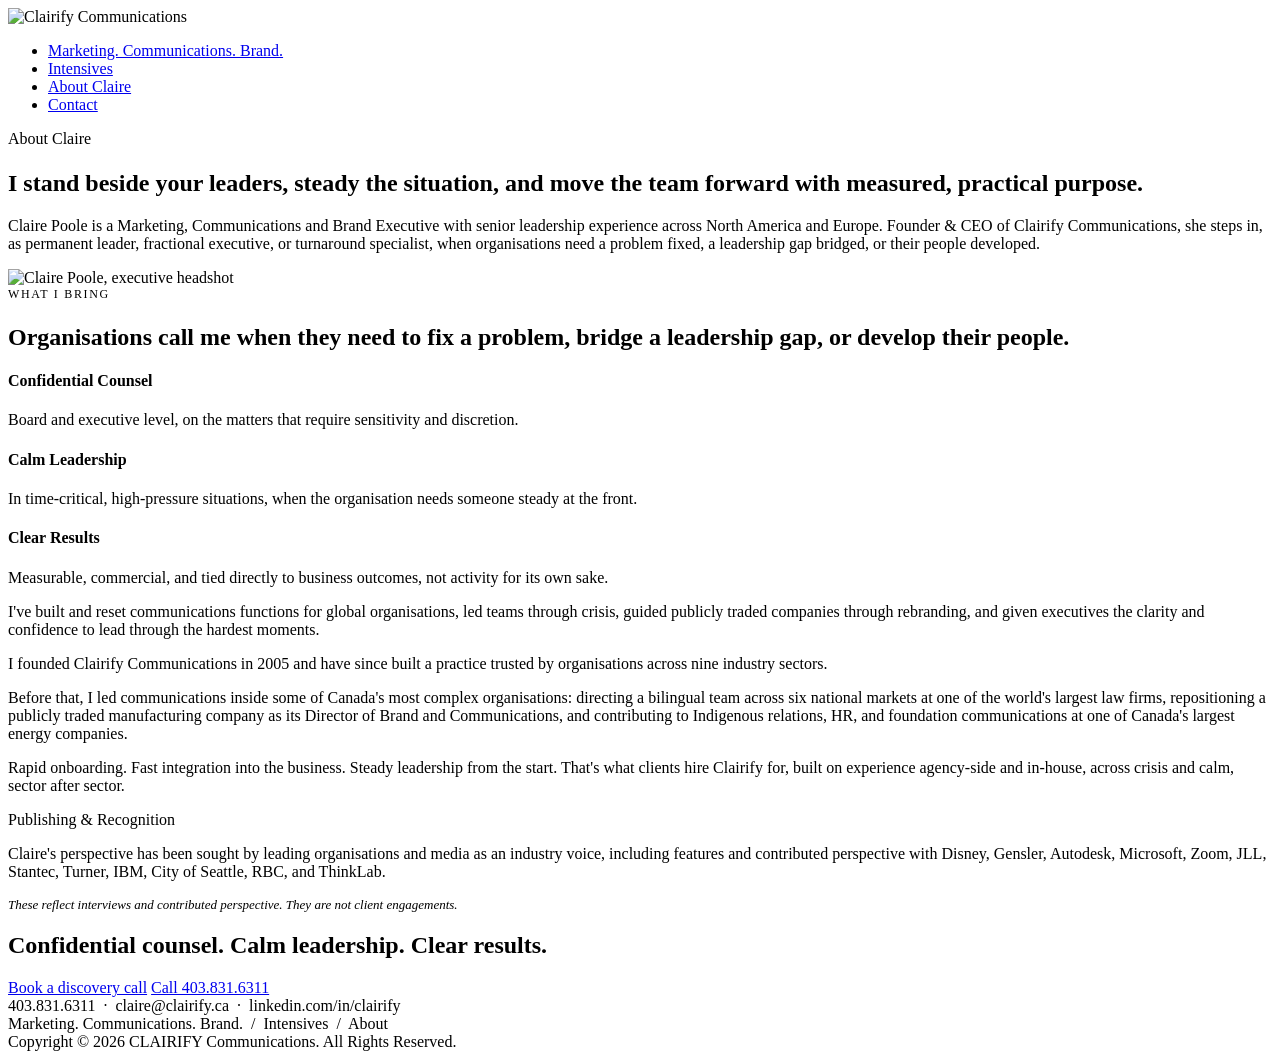
==== about.html @ ff30f9ae "Add files via upload" ====
<!DOCTYPE html>
<html lang="en">
<head>
<meta charset="UTF-8">
<meta name="viewport" content="width=device-width, initial-scale=1.0">
<title>About Claire | CLAIRIFY Communications</title>
<meta name="description" content="Claire Poole is a Marketing, Communications and Brand Executive with senior leadership experience across North America and Europe.">
<link rel="preconnect" href="https://fonts.googleapis.com">
<link rel="preconnect" href="https://fonts.gstatic.com" crossorigin>
<link href="https://fonts.googleapis.com/css2?family=Jost:wght@300;400;500;600;700&display=swap" rel="stylesheet">
<link rel="stylesheet" href="css/styles.css">
</head>
<body>

<!-- ============ ABOUT PAGE ============ -->
<nav>
  <img src="images/logo.jpg" alt="Clairify Communications" class="nav-logo">
  <ul class="navlinks">
    <li><a href="index.html#marketing-communications-brand">Marketing. Communications. Brand.</a></li>
    <li><a href="index.html#intensives">Intensives</a></li>
    <li><a href="about.html" class="current">About Claire</a></li>
    <li><a href="#contact">Contact</a></li>
  </ul>
</nav>

<section class="photo-intro" id="about">
  <div>
    <div class="eyebrow" style="border-bottom:none;padding-bottom:0;margin-bottom:22px;">About Claire</div>
    <h2>I stand beside your leaders, steady the situation, and move the team forward with measured, practical purpose.</h2>
    <p class="lede">Claire Poole is a Marketing, Communications and Brand Executive with senior leadership experience across North America and Europe. Founder &amp; CEO of Clairify Communications, she steps in, as permanent leader, fractional executive, or turnaround specialist, when organisations need a problem fixed, a leadership gap bridged, or their people developed.</p>
  </div>
  <img class="photo-slot" src="images/headshot.jpg" alt="Claire Poole, executive headshot">
</section>

<section class="bring-section">
  <div class="label" style="font-size:12px;letter-spacing:0.14em;text-transform:uppercase;color:var(--prussian-60);font-weight:500;margin-bottom:22px;">What I Bring</div>
  <h2>Organisations call me when they need to fix a problem, bridge a leadership gap, or develop their people.</h2>
  <div class="bring-grid">
    <div class="bring-item">
      <h4>Confidential Counsel</h4>
      <p>Board and executive level, on the matters that require sensitivity and discretion.</p>
    </div>
    <div class="bring-item">
      <h4>Calm Leadership</h4>
      <p>In time-critical, high-pressure situations, when the organisation needs someone steady at the front.</p>
    </div>
    <div class="bring-item">
      <h4>Clear Results</h4>
      <p>Measurable, commercial, and tied directly to business outcomes, not activity for its own sake.</p>
    </div>
  </div>
</section>

<section class="longer-version">
  <p>I've built and reset communications functions for global organisations, led teams through crisis, guided publicly traded companies through rebranding, and given executives the clarity and confidence to lead through the hardest moments.</p>
  <p>I founded Clairify Communications in 2005 and have since built a practice trusted by organisations across nine industry sectors.</p>
  <p>Before that, I led communications inside some of Canada's most complex organisations: directing a bilingual team across six national markets at one of the world's largest law firms, repositioning a publicly traded manufacturing company as its Director of Brand and Communications, and contributing to Indigenous relations, HR, and foundation communications at one of Canada's largest energy companies.</p>
  <p>Rapid onboarding. Fast integration into the business. Steady leadership from the start. That's what clients hire Clairify for, built on experience agency-side and in-house, across crisis and calm, sector after sector.</p>
</section>

<section class="longer-version" style="padding-top:0;">
  <div class="label">Publishing &amp; Recognition</div>
  <p>Claire's perspective has been sought by leading organisations and media as an industry voice, including features and contributed perspective with Disney, Gensler, Autodesk, Microsoft, Zoom, JLL, Stantec, Turner, IBM, City of Seattle, RBC, and ThinkLab.</p>
  <p style="font-size:13px;color:var(--prussian-60);font-style:italic;">These reflect interviews and contributed perspective. They are not client engagements.</p>
</section>

<section class="cta" id="contact">
  <h2>Confidential counsel. Calm leadership. Clear results.</h2>
  <div class="cta-row" style="justify-content:center;">
    <a class="btn btn-primary" href="mailto:claire@clairify.ca">Book a discovery call</a>
    <a class="btn btn-outline" href="tel:+14038316311">Call 403.831.6311</a>
  </div>
</section>

<footer>
  <div><a href="tel:+14038316311" style="color:inherit;text-decoration:none;">403.831.6311</a> &nbsp;·&nbsp; <a href="mailto:claire@clairify.ca" style="color:inherit;text-decoration:none;">claire@clairify.ca</a> &nbsp;·&nbsp; linkedin.com/in/clairify</div>
  <div>Marketing. Communications. Brand. &nbsp;/&nbsp; Intensives &nbsp;/&nbsp; About</div>
  <div>Copyright © 2026 CLAIRIFY Communications. All Rights Reserved.</div>
</footer>

</body>
</html>
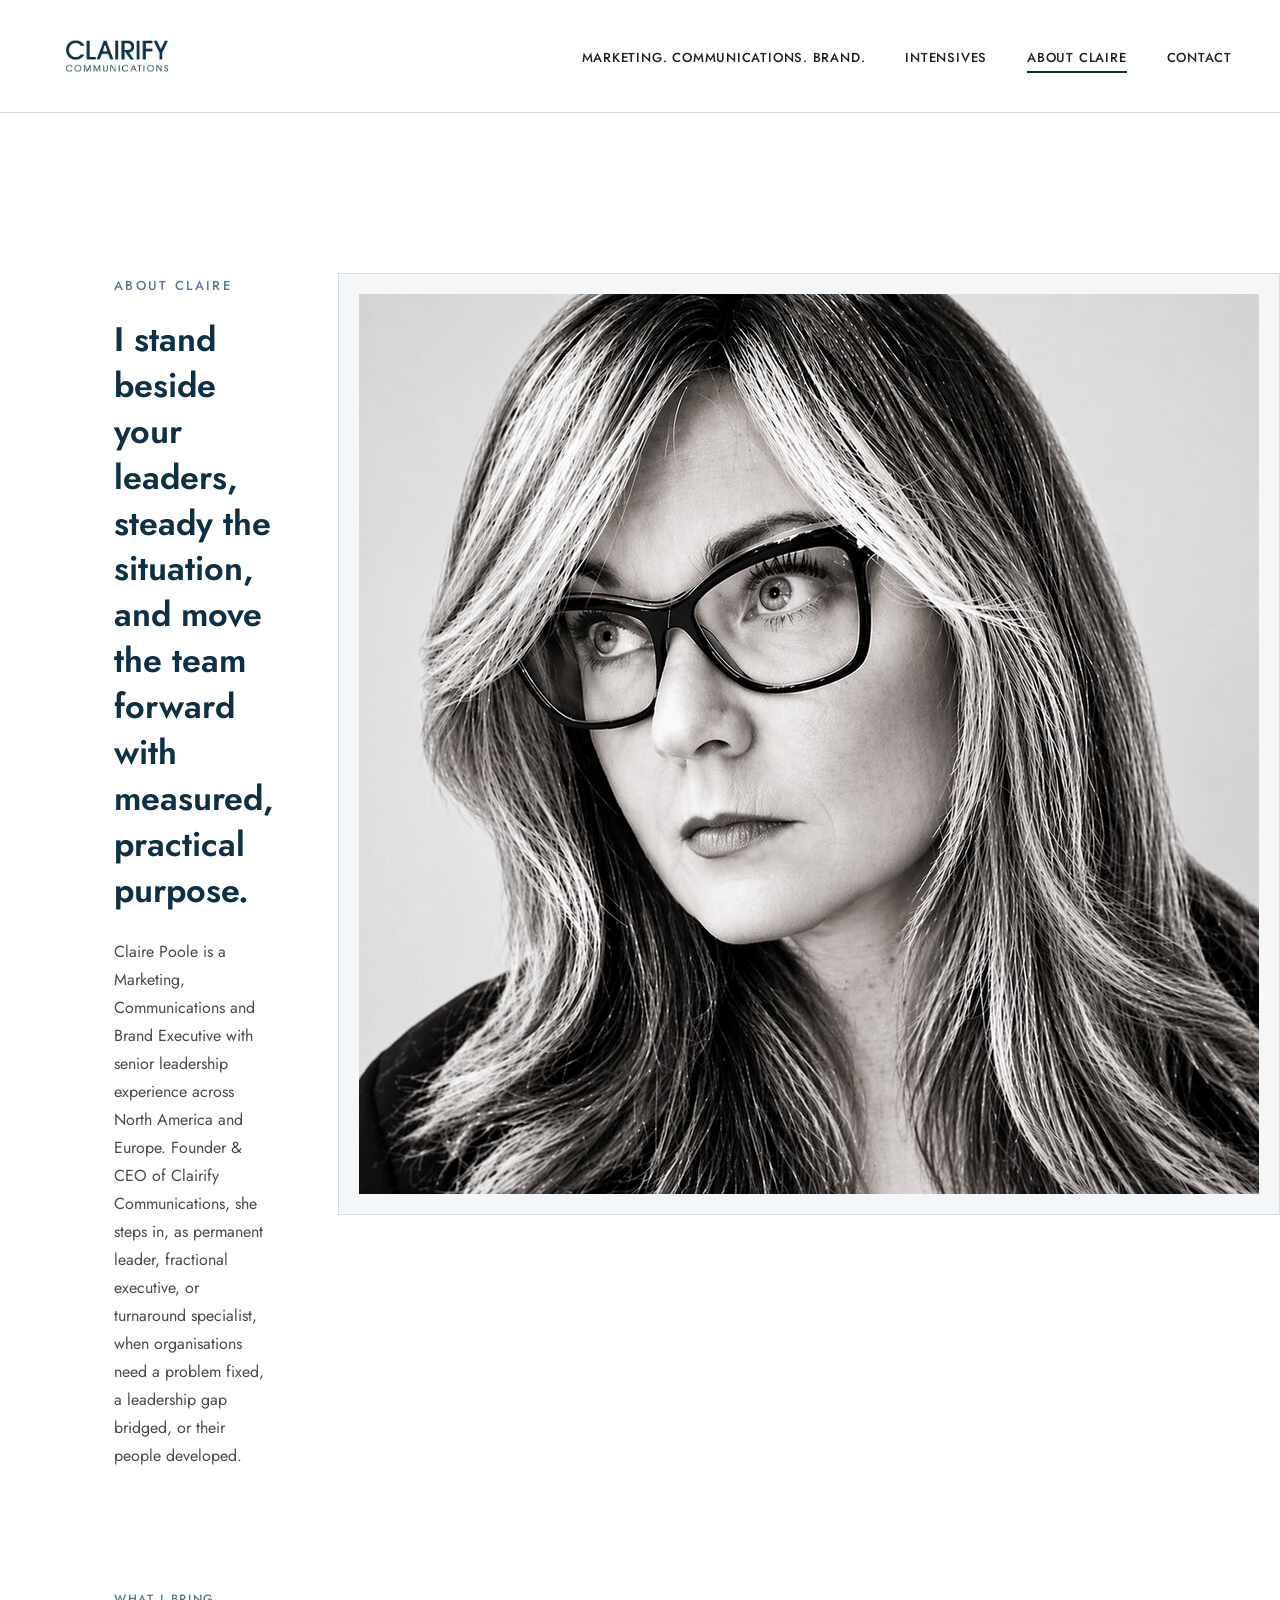
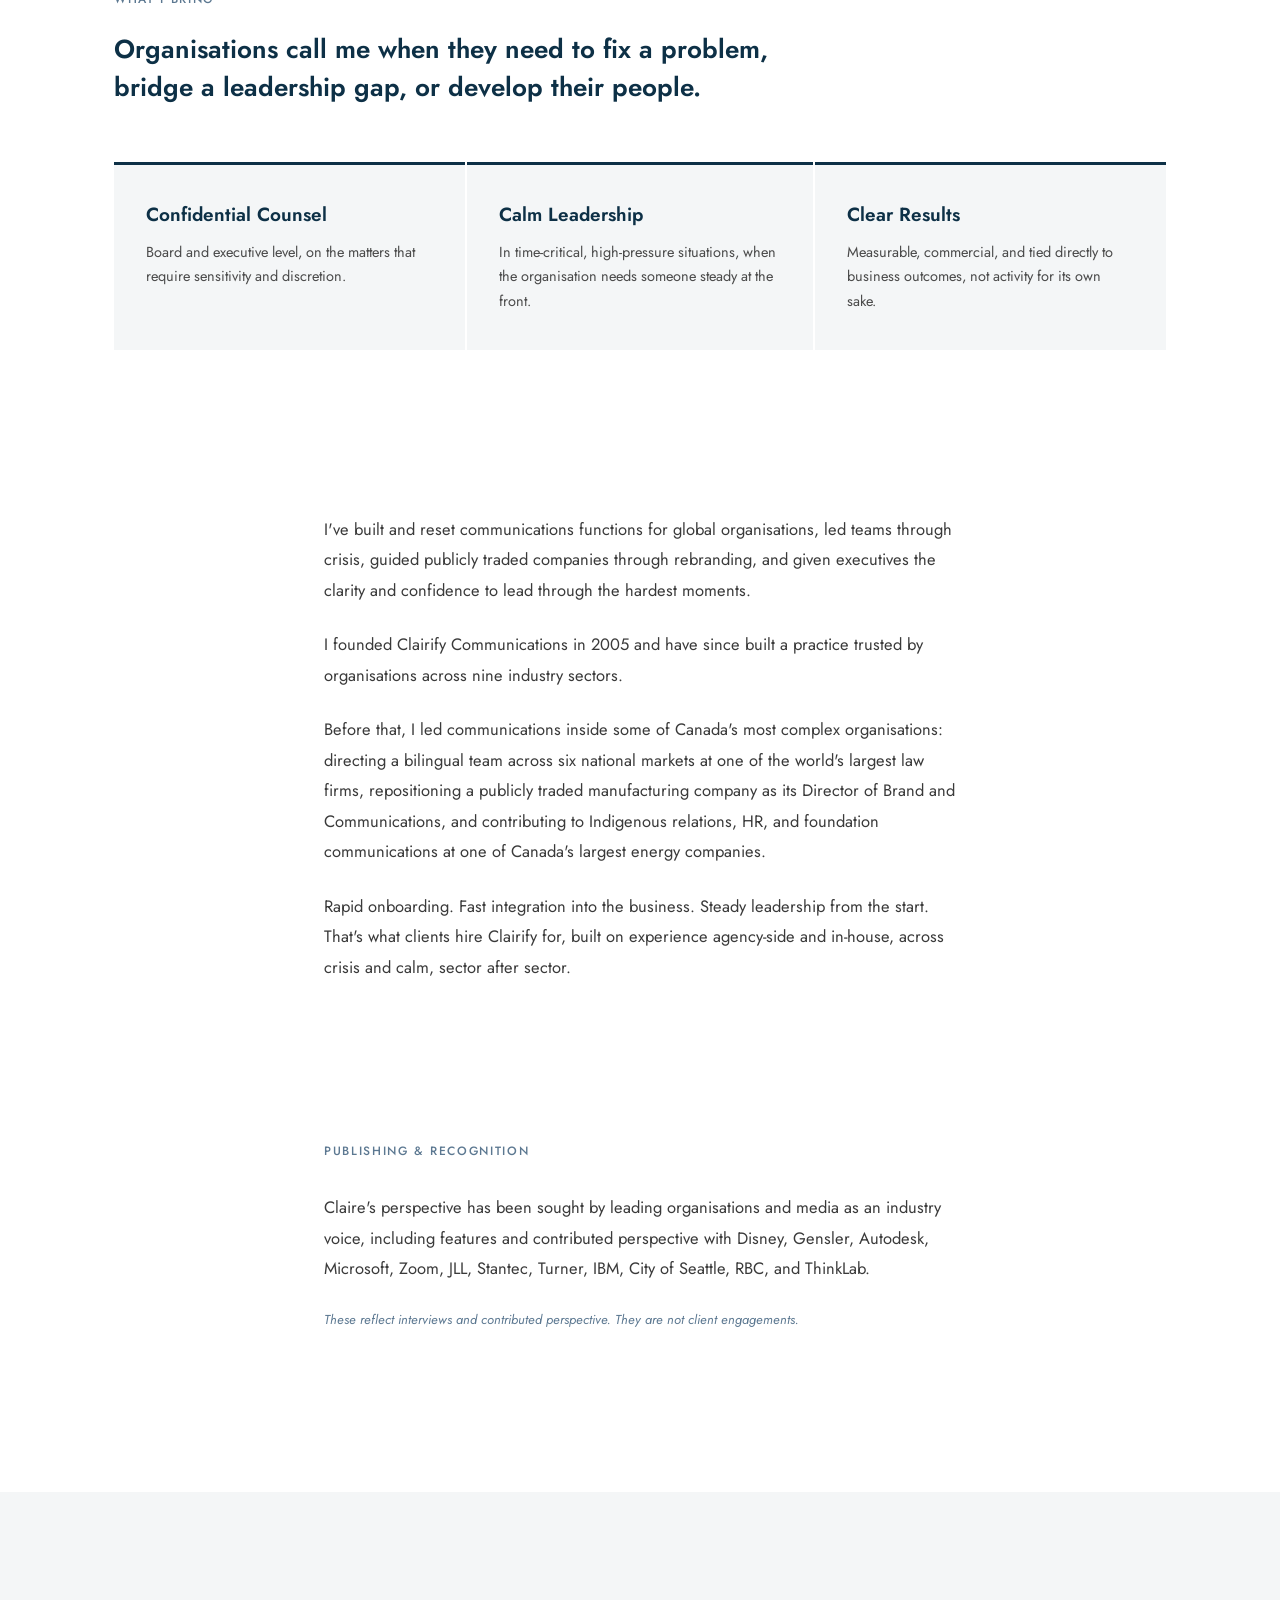
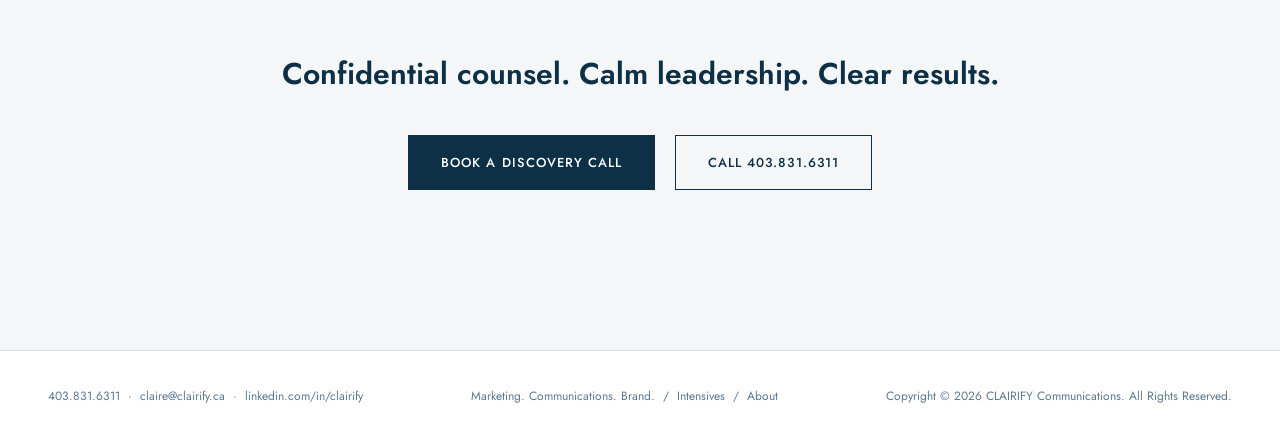
==== commit 1c4f7f1b: "Add files via upload" ====
--- a/about.html
+++ b/about.html
@@ -8,13 +8,13 @@
 <link rel="preconnect" href="https://fonts.googleapis.com">
 <link rel="preconnect" href="https://fonts.gstatic.com" crossorigin>
 <link href="https://fonts.googleapis.com/css2?family=Jost:wght@300;400;500;600;700&display=swap" rel="stylesheet">
-<link rel="stylesheet" href="css/styles.css">
+<link rel="stylesheet" href="styles.css">
 </head>
 <body>
 
 <!-- ============ ABOUT PAGE ============ -->
 <nav>
-  <img src="images/logo.jpg" alt="Clairify Communications" class="nav-logo">
+  <img src="logo.jpg" alt="Clairify Communications" class="nav-logo">
   <ul class="navlinks">
     <li><a href="index.html#marketing-communications-brand">Marketing. Communications. Brand.</a></li>
     <li><a href="index.html#intensives">Intensives</a></li>
@@ -29,7 +29,7 @@
     <h2>I stand beside your leaders, steady the situation, and move the team forward with measured, practical purpose.</h2>
     <p class="lede">Claire Poole is a Marketing, Communications and Brand Executive with senior leadership experience across North America and Europe. Founder &amp; CEO of Clairify Communications, she steps in, as permanent leader, fractional executive, or turnaround specialist, when organisations need a problem fixed, a leadership gap bridged, or their people developed.</p>
   </div>
-  <img class="photo-slot" src="images/headshot.jpg" alt="Claire Poole, executive headshot">
+  <img class="photo-slot" src="headshot.jpg" alt="Claire Poole, executive headshot">
 </section>
 
 <section class="bring-section">
--- a/styles.css
+++ b/styles.css
@@ -0,0 +1,636 @@
+:root {
+
+    --prussian: #0d3046;
+    --prussian-80: #2d4f6b;
+    --prussian-60: #5c7891;
+    --prussian-40: #8ba1b7;
+    --prussian-20: #d4dde3;
+    --ink: #231f20;
+    --paper: #ffffff;
+    --mist: #f4f6f7;
+  }
+  * { margin: 0; padding: 0; box-sizing: border-box; }
+  html { scroll-behavior: smooth; }
+  body {
+    font-family: 'Jost', sans-serif;
+    color: var(--ink);
+    background: var(--paper);
+    -webkit-font-smoothing: antialiased;
+  }
+  .strawdog-flag {
+    background: #fff3cd;
+    color: #6b5300;
+    text-align: center;
+    font-size: 12px;
+    letter-spacing: 0.08em;
+    text-transform: uppercase;
+    padding: 8px 12px;
+    font-weight: 500;
+  }
+
+  /* ---------- NAV ---------- */
+  nav {
+    display: flex;
+    align-items: center;
+    justify-content: space-between;
+    padding: 22px 48px;
+    background: var(--paper);
+    border-bottom: 1px solid var(--prussian-20);
+    position: sticky;
+    top: 0;
+    z-index: 20;
+  }
+  nav .logotype {
+    font-size: 19px;
+    font-weight: 600;
+    letter-spacing: 0.02em;
+    color: var(--prussian);
+  }
+  .navlinks { display: flex; gap: 40px; list-style: none; }
+  .navlinks a {
+    color: var(--ink);
+    text-decoration: none;
+    font-size: 13px;
+    letter-spacing: 0.06em;
+    text-transform: uppercase;
+    font-weight: 500;
+    padding-bottom: 4px;
+    border-bottom: 2px solid transparent;
+    transition: border-color .2s;
+  }
+  .navlinks a.current, .navlinks a:hover, .navlinks a:focus-visible { border-color: var(--prussian); outline: none; }
+
+  /* ---------- HERO (light, per Claire's revision) ---------- */
+  .hero {
+    background: var(--paper);
+    color: var(--ink);
+    padding: 200px 64px 160px;
+    position: relative;
+    overflow: hidden;
+    border-bottom: 1px solid var(--prussian-20);
+  }
+  .hero-inner { max-width: 760px; position: relative; z-index: 2; }
+  .eyebrow {
+    font-size: 13px;
+    letter-spacing: 0.18em;
+    text-transform: uppercase;
+    color: var(--prussian-60);
+    margin-bottom: 36px;
+    font-weight: 500;
+    padding-bottom: 20px;
+    border-bottom: 1px solid var(--prussian-20);
+    display: inline-block;
+  }
+  h1 {
+    font-size: 54px;
+    font-weight: 600;
+    line-height: 1.16;
+    letter-spacing: -0.01em;
+    margin-bottom: 36px;
+    color: var(--prussian);
+  }
+  .hero p.sub {
+    font-size: 18px;
+    font-weight: 400;
+    line-height: 1.6;
+    color: #4a4a4a;
+    max-width: 540px;
+    margin-bottom: 56px;
+  }
+  .cta-row { display: flex; gap: 20px; flex-wrap: wrap; }
+  .btn {
+    display: inline-block;
+    padding: 17px 32px;
+    font-size: 13px;
+    letter-spacing: 0.08em;
+    text-transform: uppercase;
+    font-weight: 500;
+    text-decoration: none;
+    border-radius: 0;
+    transition: all .2s;
+    cursor: pointer;
+  }
+  .btn-primary { background: var(--prussian); color: var(--paper); border: 1px solid var(--prussian); }
+  .btn-primary:hover { background: #0a2438; }
+  .btn-outline { border: 1px solid var(--prussian); color: var(--prussian); background: transparent; }
+  .btn-outline:hover { background: var(--mist); }
+
+  /* ---------- CLIENT STRIP ---------- */
+  .client-strip {
+    background: var(--mist);
+    padding: 36px 48px;
+    text-align: center;
+  }
+  .client-strip .label {
+    font-size: 12px;
+    letter-spacing: 0.12em;
+    text-transform: uppercase;
+    color: var(--prussian-60);
+    margin-bottom: 24px;
+    font-weight: 500;
+  }
+  .logo-row {
+    display: flex;
+    justify-content: center;
+    gap: 14px 34px;
+    flex-wrap: wrap;
+    align-items: center;
+    max-width: 980px;
+    margin: 0 auto;
+  }
+  .wordmark-chip {
+    font-size: 14.5px;
+    font-weight: 500;
+    color: var(--prussian-80);
+    letter-spacing: 0.01em;
+  }
+  .pending-note {
+    margin-top: 22px;
+    font-size: 12.5px;
+    color: var(--prussian-60);
+    font-style: italic;
+  }
+
+  /* ---------- TWO PILLARS ---------- */
+  .pillars-intro {
+    padding: 140px 64px 0;
+    text-align: center;
+    max-width: 820px;
+    margin: 0 auto;
+  }
+  .pillars-intro .label {
+    font-size: 12px;
+    letter-spacing: 0.14em;
+    text-transform: uppercase;
+    color: var(--prussian-60);
+    font-weight: 500;
+    margin-bottom: 22px;
+  }
+  .pillars-intro h2 {
+    font-size: 27px;
+    font-weight: 600;
+    line-height: 1.5;
+    color: var(--prussian);
+  }
+  .pillars {
+    display: grid;
+    grid-template-columns: 1fr 1fr;
+    margin: 72px 0 0;
+  }
+  .pillar {
+    padding: 64px 56px;
+  }
+  .pillar.left { background: var(--paper); color: var(--ink); border-right: 1px solid var(--prussian-20); }
+  .pillar.right { background: var(--paper); color: var(--ink); }
+  .pillar .num {
+    font-size: 13px;
+    letter-spacing: 0.14em;
+    text-transform: uppercase;
+    font-weight: 500;
+    margin-bottom: 10px;
+    color: var(--prussian-60);
+  }
+  .pillar .sublabel {
+    font-size: 12px;
+    color: var(--prussian-40);
+    text-transform: uppercase;
+    letter-spacing: 0.08em;
+    margin-bottom: 28px;
+  }
+  .pillar h3 {
+    font-size: 32px;
+    font-weight: 600;
+    line-height: 1.25;
+    margin-bottom: 24px;
+    color: var(--prussian);
+  }
+  .pillar p {
+    font-size: 15.5px;
+    font-weight: 400;
+    line-height: 1.7;
+    color: #4a4a4a;
+    margin-bottom: 28px;
+  }
+  .pillar .link {
+    font-size: 13px;
+    font-weight: 500;
+    letter-spacing: 0.04em;
+    text-transform: uppercase;
+    color: var(--prussian);
+    border-bottom: 1px solid var(--prussian);
+    padding-bottom: 3px;
+  }
+
+  /* ---------- MARKETING/COMMS/BRAND DETAIL (shares intensive-card styling) ---------- */
+  .mcb-grid {
+    padding: 100px 64px 40px;
+    max-width: 1180px;
+    margin: 0 auto;
+  }
+  .mcb-grid > .label {
+    font-size: 12px;
+    letter-spacing: 0.14em;
+    text-transform: uppercase;
+    color: var(--prussian-60);
+    font-weight: 500;
+    margin-bottom: 12px;
+  }
+  .mcb-grid > .intro {
+    font-size: 15.5px;
+    color: #4a4a4a;
+    max-width: 620px;
+    margin-bottom: 44px;
+  }
+  .mcb-grid .placeholder-flag {
+    display: inline-block;
+    font-size: 11px;
+    letter-spacing: 0.06em;
+    text-transform: uppercase;
+    color: var(--prussian-60);
+    border: 1px dashed var(--prussian-20);
+    padding: 3px 8px;
+    margin-top: 10px;
+  }
+
+  /* ---------- INTENSIVES TILE GRID ---------- */
+  .intensives-grid {
+    padding: 100px 64px 40px;
+    max-width: 1180px;
+    margin: 0 auto;
+  }
+  .intensives-grid > .label {
+    font-size: 12px;
+    letter-spacing: 0.14em;
+    text-transform: uppercase;
+    color: var(--prussian-60);
+    font-weight: 500;
+    margin-bottom: 12px;
+  }
+  .intensives-grid > .intro {
+    font-size: 15.5px;
+    color: #4a4a4a;
+    max-width: 620px;
+    margin-bottom: 44px;
+  }
+  .tile-grid {
+    display: grid;
+    grid-template-columns: repeat(3, 1fr);
+    gap: 2px;
+    background: var(--prussian-20);
+  }
+  .tile-grid.tile-grid-2col {
+    grid-template-columns: repeat(2, 1fr);
+  }
+  .intensive-card {
+    background: var(--paper);
+    border-top: 3px solid var(--prussian);
+    display: flex;
+    flex-direction: column;
+  }
+  .intensive-card summary {
+    display: flex;
+    flex-direction: column;
+    align-items: flex-start;
+    gap: 10px;
+    padding: 32px 28px 24px;
+    cursor: pointer;
+    list-style: none;
+    flex: 1;
+  }
+  .intensive-card summary::-webkit-details-marker { display: none; }
+  .intensive-card summary .name {
+    font-size: 19px;
+    font-weight: 600;
+    color: var(--prussian);
+    line-height: 1.3;
+  }
+  .intensive-card summary .one-liner {
+    font-size: 14px;
+    color: #6a6a6a;
+    font-weight: 400;
+    line-height: 1.5;
+  }
+  .intensive-card summary .toggle {
+    font-size: 12px;
+    letter-spacing: 0.08em;
+    text-transform: uppercase;
+    color: var(--prussian);
+    border-bottom: 1px solid var(--prussian);
+    padding-bottom: 2px;
+    white-space: nowrap;
+    margin-top: auto;
+    padding-top: 12px;
+  }
+  .intensive-card[open] summary .toggle::after { content: " (less)"; }
+  .intensive-card .card-body {
+    padding: 0 28px 32px;
+  }
+  .intensive-card h5 {
+    font-size: 12px;
+    letter-spacing: 0.1em;
+    text-transform: uppercase;
+    color: var(--prussian);
+    font-weight: 600;
+    margin: 20px 0 12px;
+  }
+  .intensive-card h5:first-of-type { margin-top: 4px; }
+  .intensive-card p, .intensive-card ul li {
+    font-size: 14.5px;
+    line-height: 1.7;
+    color: #4a4a4a;
+  }
+  .intensive-card ul {
+    list-style: none;
+    margin: 0;
+    padding: 0;
+  }
+  .intensive-card ul li {
+    padding-left: 18px;
+    position: relative;
+    margin-bottom: 8px;
+  }
+  .intensive-card ul li::before {
+    content: "";
+    position: absolute;
+    left: 0;
+    top: 9px;
+    width: 7px;
+    height: 1px;
+    background: var(--prussian);
+  }
+  .intensive-card ul li b { color: var(--prussian); font-weight: 600; }
+  .intensive-card .fee {
+    font-size: 14.5px;
+    color: var(--prussian);
+    font-weight: 600;
+    margin-top: 6px;
+  }
+  .tile-quote {
+    background: var(--mist);
+    border-top: 3px solid var(--prussian);
+    display: flex;
+    align-items: center;
+    justify-content: center;
+    padding: 32px 28px;
+    text-align: center;
+  }
+  .tile-quote p {
+    font-style: italic;
+    font-size: 15px;
+    line-height: 1.6;
+    color: var(--prussian);
+    margin: 0;
+  }
+
+  /* ---------- INTENSIVES DETAIL (legacy single-card layout, unused, kept for reference) ---------- */
+  .intensive-detail {
+    padding: 100px 64px 40px;
+    max-width: 900px;
+    margin: 0 auto;
+  }
+  .intensive-detail .label {
+    font-size: 12px;
+    letter-spacing: 0.14em;
+    text-transform: uppercase;
+    color: var(--prussian-60);
+    font-weight: 500;
+    margin-bottom: 22px;
+  }
+  .intensive-detail h3 {
+    font-size: 28px;
+    font-weight: 600;
+    color: var(--prussian);
+    margin-bottom: 10px;
+  }
+  .intensive-detail .tagline {
+    font-size: 16px;
+    color: var(--prussian-60);
+    margin-bottom: 36px;
+  }
+  .intensive-detail h4 {
+    font-size: 13px;
+    letter-spacing: 0.1em;
+    text-transform: uppercase;
+    color: var(--prussian);
+    font-weight: 600;
+    margin: 36px 0 16px;
+  }
+  .intensive-detail p {
+    font-size: 15.5px;
+    line-height: 1.75;
+    color: #4a4a4a;
+  }
+  .intensive-detail ul {
+    list-style: none;
+    margin: 0;
+    padding: 0;
+  }
+  .intensive-detail ul li {
+    font-size: 15.5px;
+    line-height: 1.7;
+    color: #4a4a4a;
+    padding-left: 20px;
+    position: relative;
+    margin-bottom: 12px;
+  }
+  .intensive-detail ul li::before {
+    content: "";
+    position: absolute;
+    left: 0;
+    top: 9px;
+    width: 8px;
+    height: 1px;
+    background: var(--prussian);
+  }
+  .intensive-detail ul li b { color: var(--prussian); font-weight: 600; }
+  .intensive-detail .investment-box {
+    border-top: 1px solid var(--prussian-20);
+    border-bottom: 1px solid var(--prussian-20);
+    padding: 28px 0;
+    margin-top: 36px;
+  }
+  .intensive-detail .investment-box p { margin-bottom: 8px; }
+
+  
+  .about-preview {
+    padding: 180px 64px;
+    max-width: 820px;
+    margin: 0 auto;
+    text-align: center;
+  }
+  .about-preview .label {
+    font-size: 12px;
+    letter-spacing: 0.14em;
+    text-transform: uppercase;
+    color: var(--prussian-60);
+    font-weight: 500;
+    margin-bottom: 40px;
+  }
+  blockquote {
+    font-size: 27px;
+    font-weight: 500;
+    line-height: 1.5;
+    color: var(--prussian);
+    margin-bottom: 36px;
+  }
+  .about-preview p.body {
+    font-size: 16px;
+    line-height: 1.75;
+    color: #4a4a4a;
+    max-width: 640px;
+    margin: 0 auto 32px;
+  }
+  .about-preview .link {
+    font-size: 13px;
+    font-weight: 500;
+    letter-spacing: 0.04em;
+    text-transform: uppercase;
+    color: var(--prussian);
+    border-bottom: 1px solid var(--prussian);
+    padding-bottom: 3px;
+  }
+
+  /* ---------- CLOSING CTA ---------- */
+  .cta {
+    background: var(--mist);
+    text-align: center;
+    padding: 160px 48px;
+  }
+  .cta h2 {
+    font-size: 30px;
+    font-weight: 600;
+    color: var(--prussian);
+    margin-bottom: 40px;
+  }
+
+  footer {
+    border-top: 1px solid var(--prussian-20);
+    padding: 36px 48px;
+    display: flex;
+    justify-content: space-between;
+    flex-wrap: wrap;
+    gap: 12px;
+    font-size: 12px;
+    color: var(--prussian-60);
+  }
+
+  .page-divider {
+    background: var(--prussian);
+    color: var(--paper);
+    text-align: center;
+    padding: 14px;
+    font-size: 11px;
+    letter-spacing: 0.12em;
+    text-transform: uppercase;
+  }
+
+  /* ---------- ABOUT PAGE ---------- */
+  .photo-intro {
+    display: grid;
+    grid-template-columns: 1.15fr .85fr;
+    gap: 64px;
+    align-items: start;
+    padding: 160px 64px 120px;
+    max-width: 1180px;
+    margin: 0 auto;
+  }
+  .photo-intro h2 {
+    font-size: 34px;
+    font-weight: 600;
+    line-height: 1.35;
+    color: var(--prussian);
+    max-width: 620px;
+  }
+  .photo-intro p.lede {
+    font-size: 16px;
+    line-height: 1.75;
+    color: #4a4a4a;
+    max-width: 560px;
+    margin-top: 24px;
+  }
+  .photo-slot {
+    aspect-ratio: 4/5;
+    background: var(--mist);
+    border: 1px solid var(--prussian-20);
+    display: flex;
+    align-items: center;
+    justify-content: center;
+    color: var(--prussian-40);
+    font-size: 12px;
+    text-align: center;
+    padding: 20px;
+  }
+
+  .bring-section { padding: 0 64px 140px; max-width: 1180px; margin: 0 auto; }
+  .bring-section h2 {
+    font-size: 26px;
+    font-weight: 600;
+    color: var(--prussian);
+    max-width: 680px;
+  }
+  .bring-grid {
+    display: grid;
+    grid-template-columns: repeat(3, 1fr);
+    margin-top: 56px;
+  }
+  .bring-item {
+    padding: 36px 32px;
+    border-top: 3px solid var(--prussian);
+    background: var(--mist);
+  }
+  .bring-item:nth-child(2) { margin: 0 2px; }
+  .bring-item h4 {
+    font-size: 19px;
+    font-weight: 600;
+    color: var(--prussian);
+  }
+  .bring-item p {
+    font-size: 14.5px;
+    line-height: 1.7;
+    color: #4a4a4a;
+    margin-top: 12px;
+  }
+
+  .longer-version {
+    padding: 0 64px 160px;
+    max-width: 760px;
+    margin: 0 auto;
+  }
+  .longer-version .label {
+    font-size: 12px;
+    letter-spacing: 0.14em;
+    text-transform: uppercase;
+    color: var(--prussian-60);
+    font-weight: 500;
+    margin-bottom: 32px;
+  }
+  .longer-version p {
+    font-size: 16.5px;
+    line-height: 1.85;
+    color: #3a3a3a;
+    margin-top: 24px;
+  }
+  .longer-version .placeholder {
+    border: 1px dashed var(--prussian-20);
+    padding: 16px 20px;
+    font-size: 13px;
+    font-style: italic;
+    color: var(--prussian-40);
+    margin-top: 24px;
+  }
+
+  @media (max-width: 760px) {
+    .pillars, .bring-grid, .tile-grid { grid-template-columns: 1fr; }
+    .photo-intro { grid-template-columns: 1fr; }
+    nav { padding: 18px 20px; }
+    .navlinks { gap: 20px; }
+    .hero, .pillars-intro, .about-preview, .bring-section, .longer-version, .photo-intro { padding-left: 24px; padding-right: 24px; }
+  }
+  @media (max-width: 1000px) and (min-width: 761px) {
+    .tile-grid { grid-template-columns: repeat(2, 1fr); }
+  }
+
+  .nav-logo {
+    height: 68px;
+    display: block;
+  }
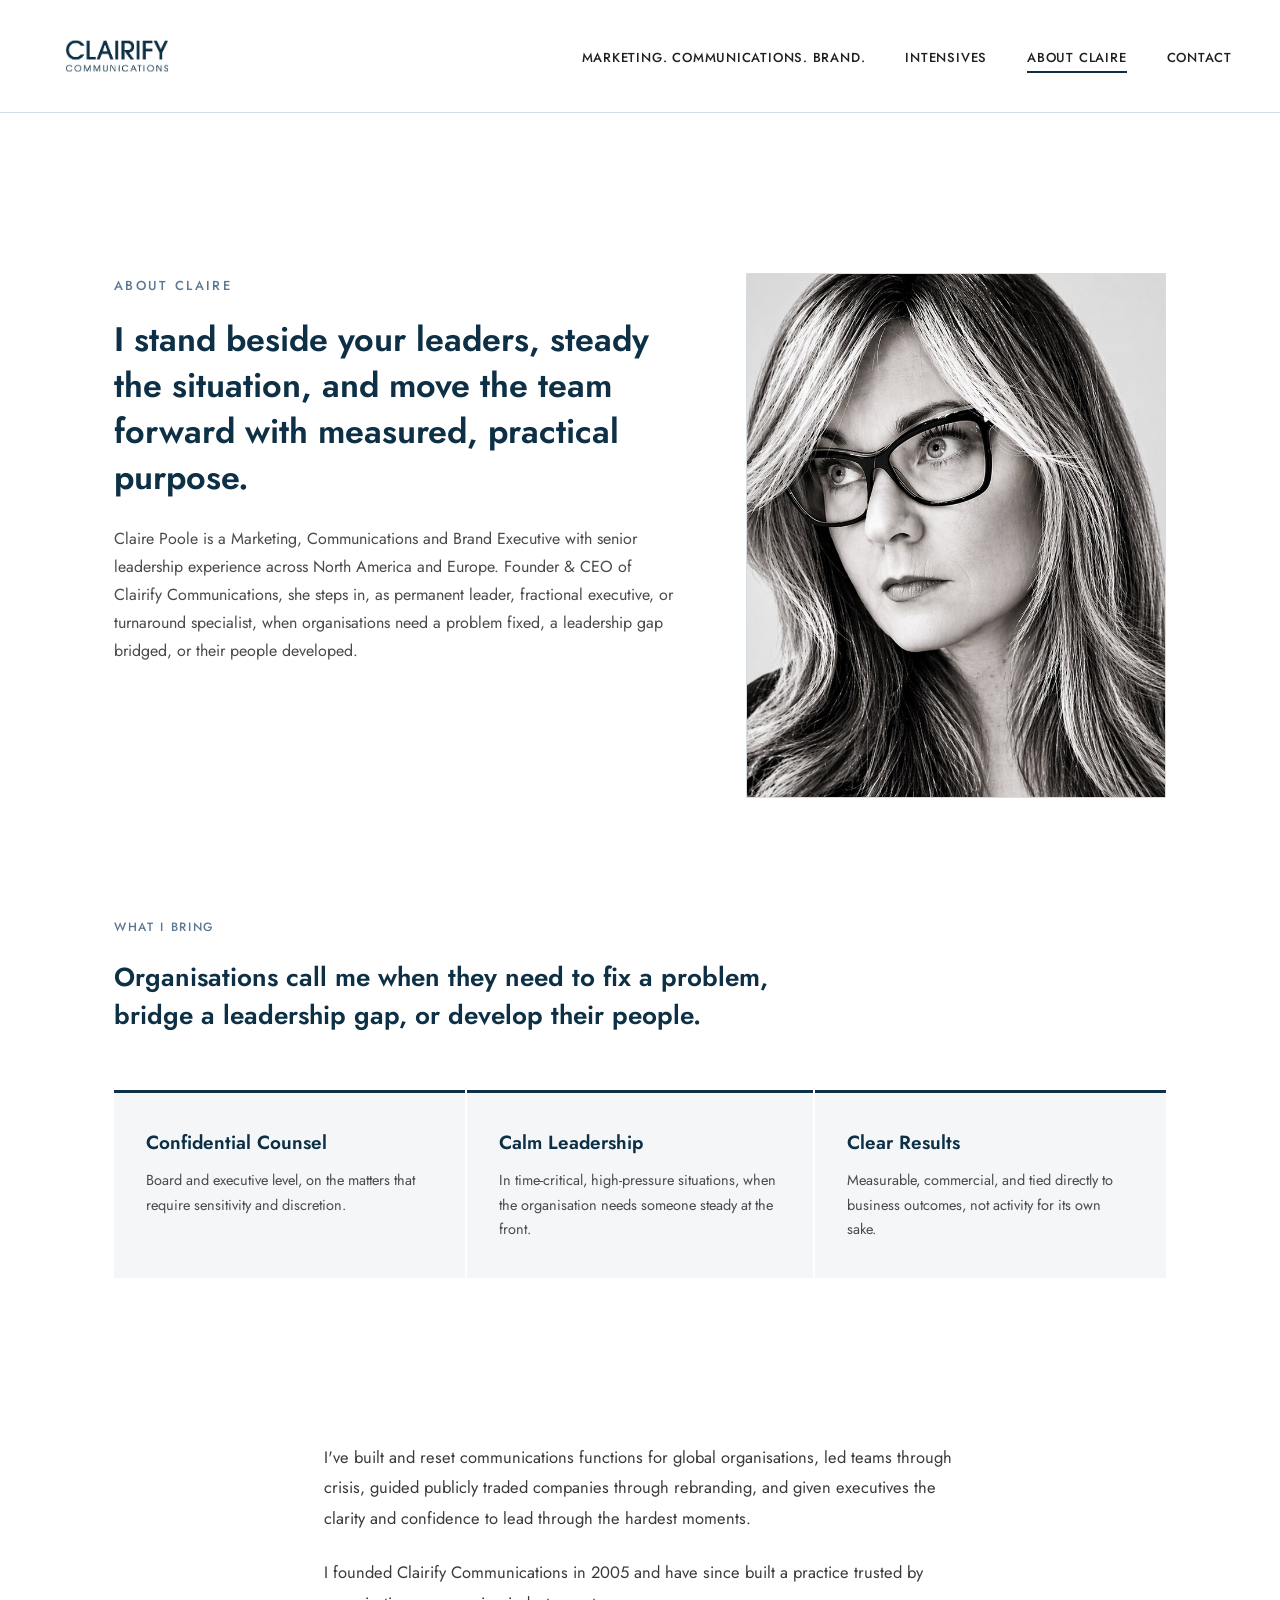
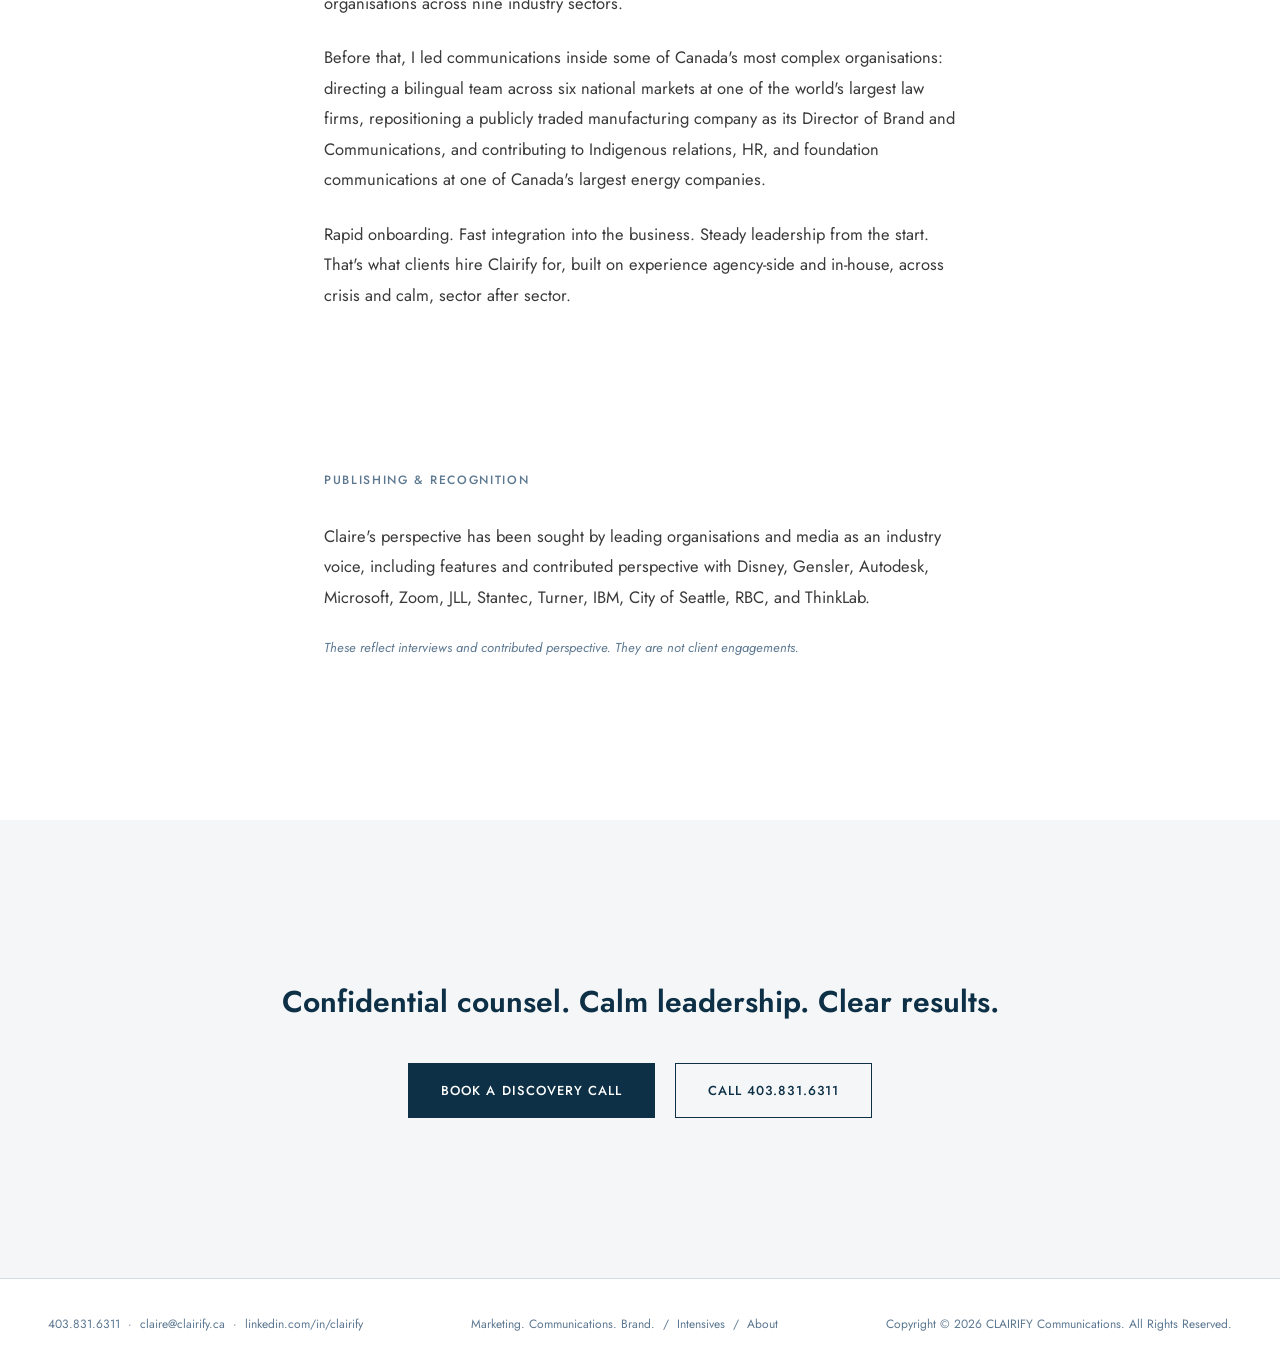
==== commit 0f067a9c: "Add files via upload" ====
--- a/about.html
+++ b/about.html
@@ -14,7 +14,7 @@
 
 <!-- ============ ABOUT PAGE ============ -->
 <nav>
-  <img src="logo.jpg" alt="Clairify Communications" class="nav-logo">
+  <a href="index.html"><img src="logo.jpg" alt="Clairify Communications" class="nav-logo"></a>
   <ul class="navlinks">
     <li><a href="index.html#marketing-communications-brand">Marketing. Communications. Brand.</a></li>
     <li><a href="index.html#intensives">Intensives</a></li>
--- a/styles.css
+++ b/styles.css
@@ -550,15 +550,15 @@
   }
   .photo-slot {
     aspect-ratio: 4/5;
+    width: 100%;
+    height: 100%;
+    object-fit: cover;
     background: var(--mist);
     border: 1px solid var(--prussian-20);
-    display: flex;
-    align-items: center;
-    justify-content: center;
+    display: block;
     color: var(--prussian-40);
     font-size: 12px;
     text-align: center;
-    padding: 20px;
   }
 
   .bring-section { padding: 0 64px 140px; max-width: 1180px; margin: 0 auto; }
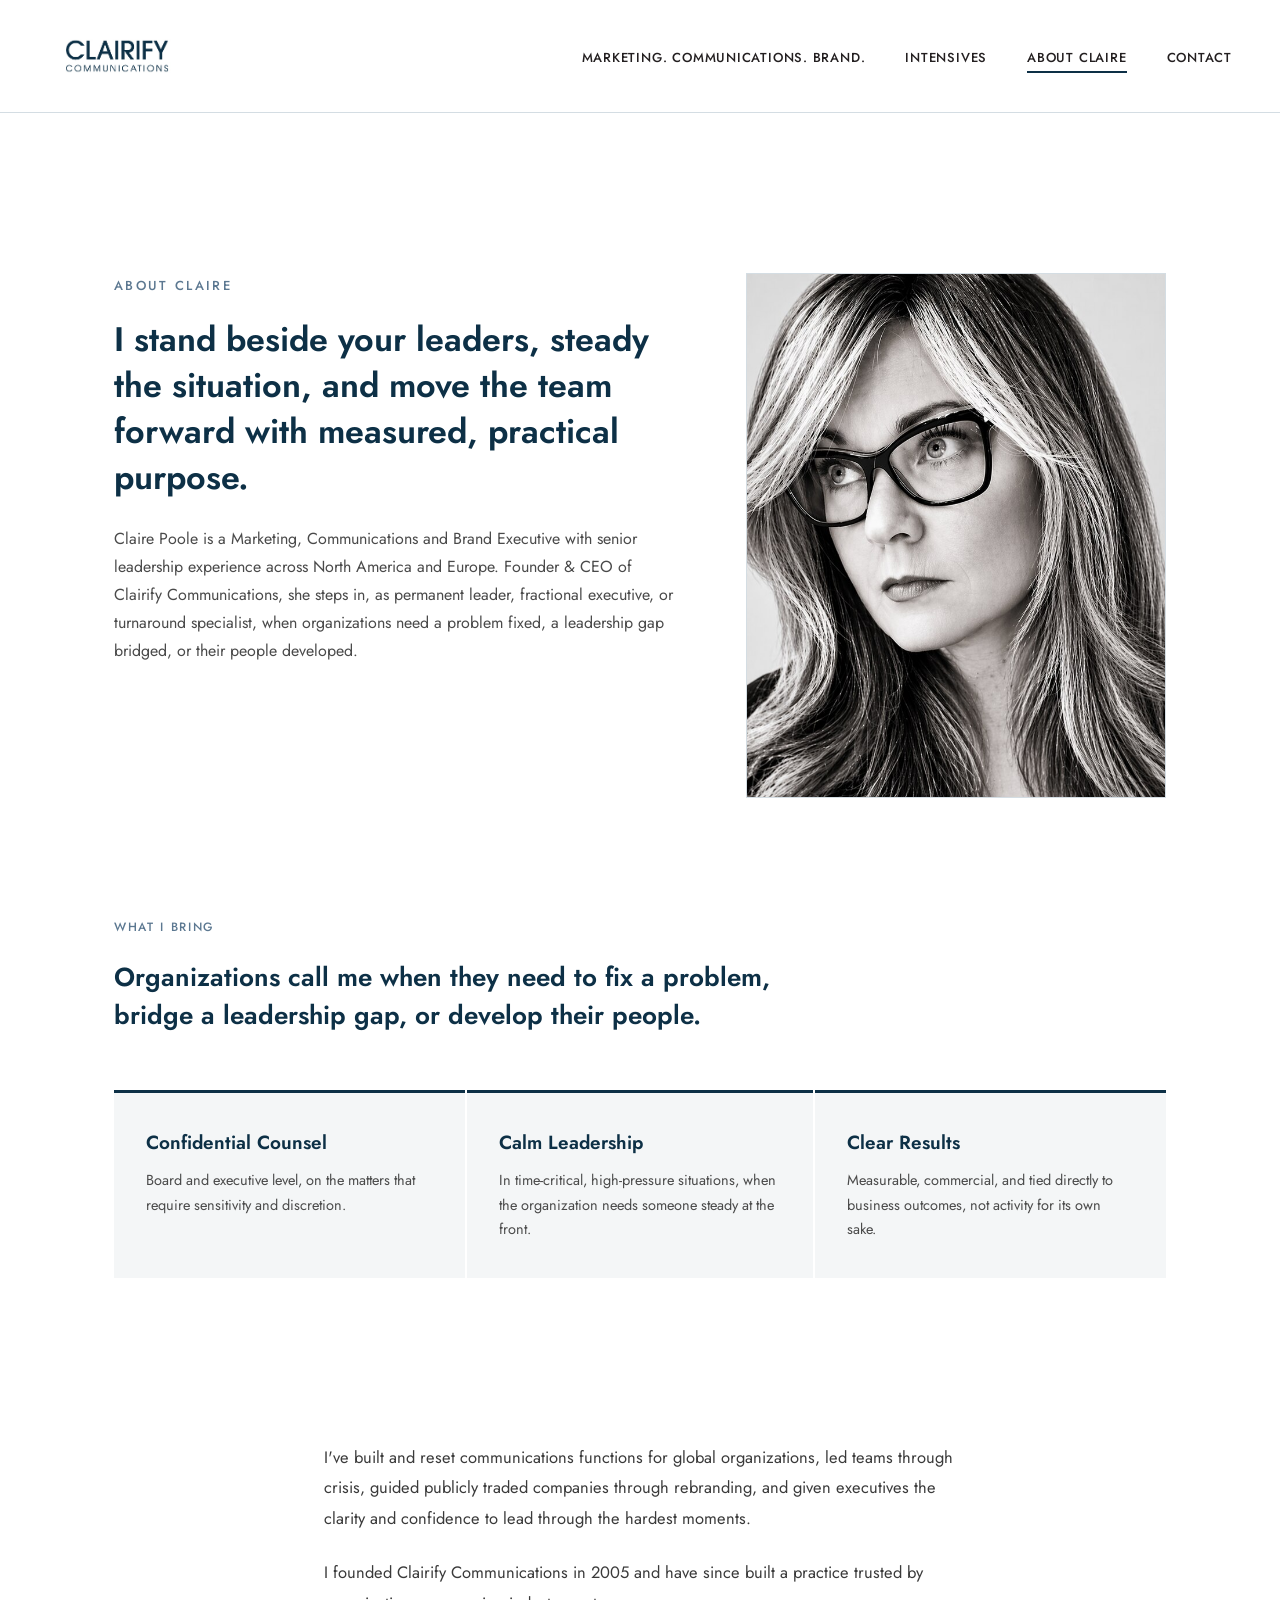
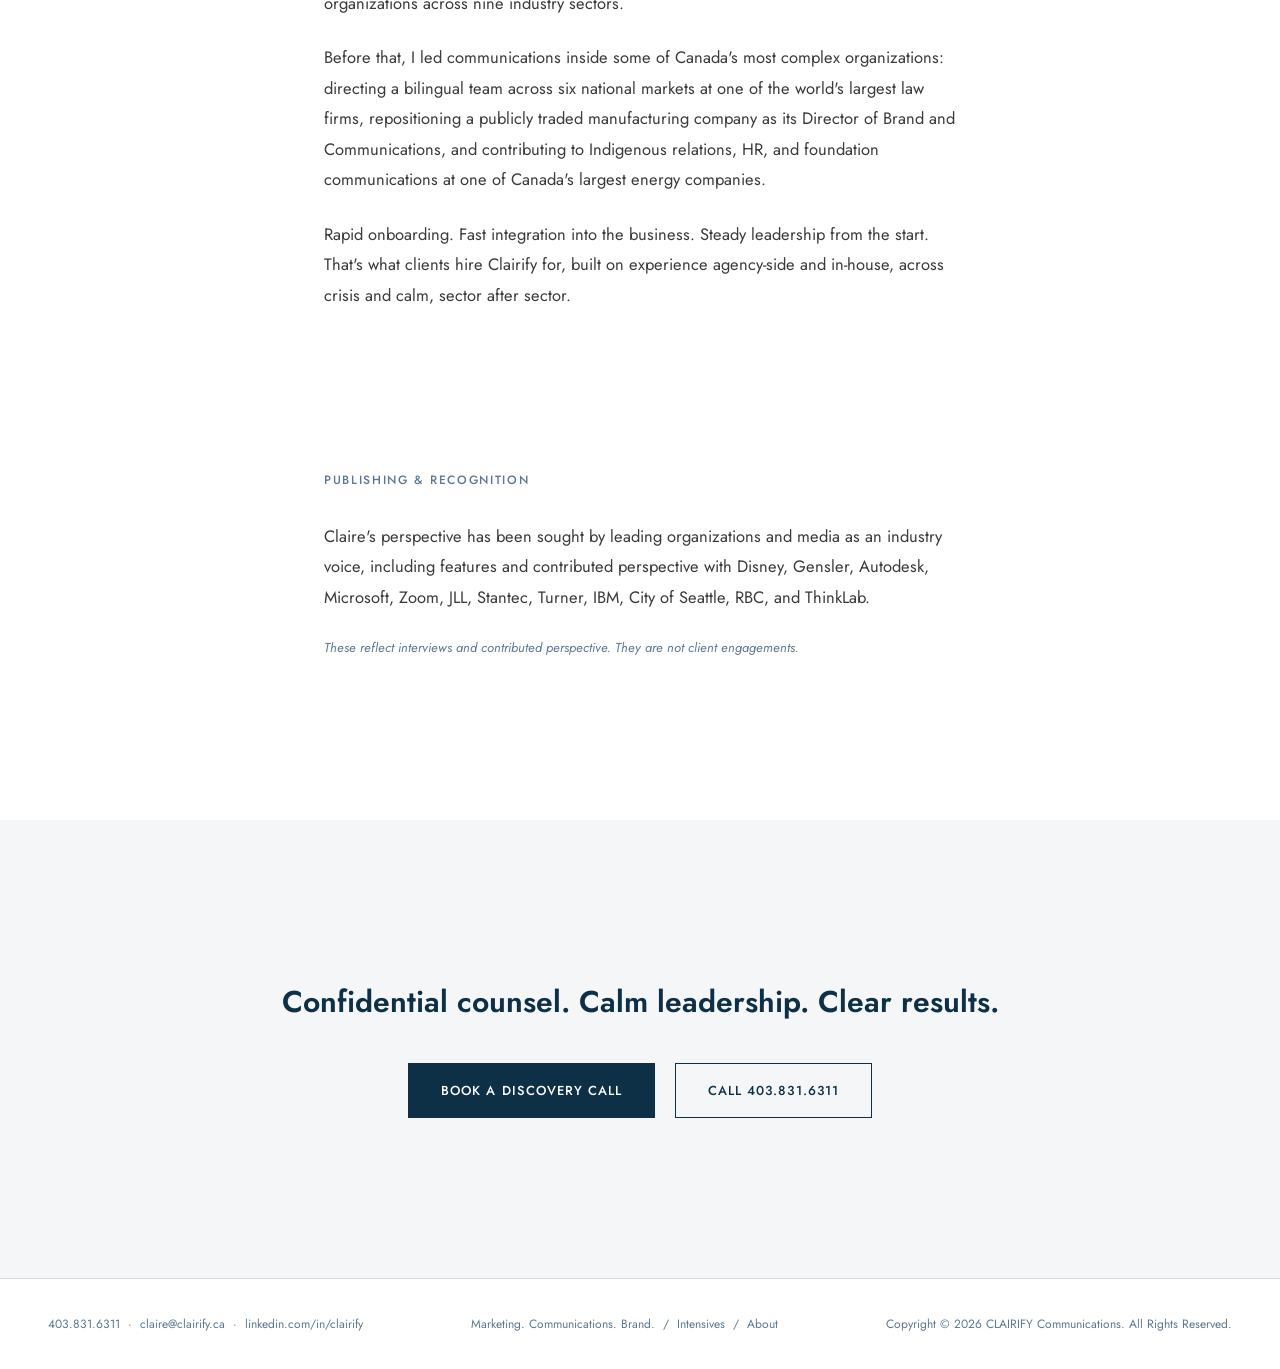
==== commit 651b86a2: "Add files via upload" ====
--- a/about.html
+++ b/about.html
@@ -15,6 +15,8 @@
 <!-- ============ ABOUT PAGE ============ -->
 <nav>
   <a href="index.html"><img src="logo.jpg" alt="Clairify Communications" class="nav-logo"></a>
+  <input type="checkbox" id="nav-toggle" class="nav-toggle">
+  <label for="nav-toggle" class="nav-toggle-label" aria-label="Menu"><span></span><span></span><span></span></label>
   <ul class="navlinks">
     <li><a href="index.html#marketing-communications-brand">Marketing. Communications. Brand.</a></li>
     <li><a href="index.html#intensives">Intensives</a></li>
@@ -27,14 +29,14 @@
   <div>
     <div class="eyebrow" style="border-bottom:none;padding-bottom:0;margin-bottom:22px;">About Claire</div>
     <h2>I stand beside your leaders, steady the situation, and move the team forward with measured, practical purpose.</h2>
-    <p class="lede">Claire Poole is a Marketing, Communications and Brand Executive with senior leadership experience across North America and Europe. Founder &amp; CEO of Clairify Communications, she steps in, as permanent leader, fractional executive, or turnaround specialist, when organisations need a problem fixed, a leadership gap bridged, or their people developed.</p>
+    <p class="lede">Claire Poole is a Marketing, Communications and Brand Executive with senior leadership experience across North America and Europe. Founder &amp; CEO of Clairify Communications, she steps in, as permanent leader, fractional executive, or turnaround specialist, when organizations need a problem fixed, a leadership gap bridged, or their people developed.</p>
   </div>
   <img class="photo-slot" src="headshot.jpg" alt="Claire Poole, executive headshot">
 </section>
 
 <section class="bring-section">
   <div class="label" style="font-size:12px;letter-spacing:0.14em;text-transform:uppercase;color:var(--prussian-60);font-weight:500;margin-bottom:22px;">What I Bring</div>
-  <h2>Organisations call me when they need to fix a problem, bridge a leadership gap, or develop their people.</h2>
+  <h2>Organizations call me when they need to fix a problem, bridge a leadership gap, or develop their people.</h2>
   <div class="bring-grid">
     <div class="bring-item">
       <h4>Confidential Counsel</h4>
@@ -42,7 +44,7 @@
     </div>
     <div class="bring-item">
       <h4>Calm Leadership</h4>
-      <p>In time-critical, high-pressure situations, when the organisation needs someone steady at the front.</p>
+      <p>In time-critical, high-pressure situations, when the organization needs someone steady at the front.</p>
     </div>
     <div class="bring-item">
       <h4>Clear Results</h4>
@@ -52,15 +54,15 @@
 </section>
 
 <section class="longer-version">
-  <p>I've built and reset communications functions for global organisations, led teams through crisis, guided publicly traded companies through rebranding, and given executives the clarity and confidence to lead through the hardest moments.</p>
-  <p>I founded Clairify Communications in 2005 and have since built a practice trusted by organisations across nine industry sectors.</p>
-  <p>Before that, I led communications inside some of Canada's most complex organisations: directing a bilingual team across six national markets at one of the world's largest law firms, repositioning a publicly traded manufacturing company as its Director of Brand and Communications, and contributing to Indigenous relations, HR, and foundation communications at one of Canada's largest energy companies.</p>
+  <p>I've built and reset communications functions for global organizations, led teams through crisis, guided publicly traded companies through rebranding, and given executives the clarity and confidence to lead through the hardest moments.</p>
+  <p>I founded Clairify Communications in 2005 and have since built a practice trusted by organizations across nine industry sectors.</p>
+  <p>Before that, I led communications inside some of Canada's most complex organizations: directing a bilingual team across six national markets at one of the world's largest law firms, repositioning a publicly traded manufacturing company as its Director of Brand and Communications, and contributing to Indigenous relations, HR, and foundation communications at one of Canada's largest energy companies.</p>
   <p>Rapid onboarding. Fast integration into the business. Steady leadership from the start. That's what clients hire Clairify for, built on experience agency-side and in-house, across crisis and calm, sector after sector.</p>
 </section>
 
 <section class="longer-version" style="padding-top:0;">
   <div class="label">Publishing &amp; Recognition</div>
-  <p>Claire's perspective has been sought by leading organisations and media as an industry voice, including features and contributed perspective with Disney, Gensler, Autodesk, Microsoft, Zoom, JLL, Stantec, Turner, IBM, City of Seattle, RBC, and ThinkLab.</p>
+  <p>Claire's perspective has been sought by leading organizations and media as an industry voice, including features and contributed perspective with Disney, Gensler, Autodesk, Microsoft, Zoom, JLL, Stantec, Turner, IBM, City of Seattle, RBC, and ThinkLab.</p>
   <p style="font-size:13px;color:var(--prussian-60);font-style:italic;">These reflect interviews and contributed perspective. They are not client engagements.</p>
 </section>
 
--- a/styles.css
+++ b/styles.css
@@ -11,6 +11,7 @@
   }
   * { margin: 0; padding: 0; box-sizing: border-box; }
   html { scroll-behavior: smooth; }
+  .section-bar { scroll-margin-top: 113px; }
   body {
     font-family: 'Jost', sans-serif;
     color: var(--ink);
@@ -59,25 +60,44 @@
     transition: border-color .2s;
   }
   .navlinks a.current, .navlinks a:hover, .navlinks a:focus-visible { border-color: var(--prussian); outline: none; }
+  .nav-toggle { display: none; }
+  .nav-toggle-label {
+    display: none;
+    flex-direction: column;
+    gap: 5px;
+    cursor: pointer;
+    z-index: 30;
+  }
+  .nav-toggle-label span {
+    display: block;
+    width: 26px;
+    height: 2px;
+    background: var(--prussian);
+  }
 
   /* ---------- HERO (light, per Claire's revision) ---------- */
   .hero {
     background: var(--paper);
     color: var(--ink);
-    padding: 200px 64px 160px;
+    padding: 32px 64px 64px;
     position: relative;
     overflow: hidden;
     border-bottom: 1px solid var(--prussian-20);
   }
-  .hero-inner { max-width: 760px; position: relative; z-index: 2; }
+  .hero-content {
+    max-width: 900px;
+    margin: 0 auto;
+    position: relative;
+    z-index: 2;
+  }
   .eyebrow {
     font-size: 13px;
     letter-spacing: 0.18em;
     text-transform: uppercase;
     color: var(--prussian-60);
-    margin-bottom: 36px;
-    font-weight: 500;
-    padding-bottom: 20px;
+    margin-bottom: 24px;
+    font-weight: 500;
+    padding-bottom: 14px;
     border-bottom: 1px solid var(--prussian-20);
     display: inline-block;
   }
@@ -86,16 +106,37 @@
     font-weight: 600;
     line-height: 1.16;
     letter-spacing: -0.01em;
-    margin-bottom: 36px;
+    margin-bottom: 26px;
     color: var(--prussian);
   }
   .hero p.sub {
-    font-size: 18px;
+    font-size: 17px;
     font-weight: 400;
-    line-height: 1.6;
-    color: #4a4a4a;
-    max-width: 540px;
-    margin-bottom: 56px;
+    line-height: 1.55;
+    color: #4a4a4a;
+    max-width: 720px;
+    margin-bottom: 24px;
+  }
+  .manifesto {
+    max-width: 720px;
+    padding-left: 16px;
+    border-left: 2px solid var(--prussian-20);
+    margin-bottom: 32px;
+  }
+  .hero p.power-line {
+    font-size: 21px;
+    font-weight: 600;
+    line-height: 1.35;
+    color: var(--prussian);
+    margin-bottom: 8px;
+    letter-spacing: -0.01em;
+  }
+  .hero p.bridge {
+    font-size: 15px;
+    font-weight: 500;
+    line-height: 1.5;
+    color: var(--prussian-80);
+    margin-bottom: 0;
   }
   .cta-row { display: flex; gap: 20px; flex-wrap: wrap; }
   .btn {
@@ -175,7 +216,8 @@
   .pillars {
     display: grid;
     grid-template-columns: 1fr 1fr;
-    margin: 72px 0 0;
+    margin: 72px auto 0;
+    max-width: 1240px;
   }
   .pillar {
     padding: 64px 56px;
@@ -275,8 +317,8 @@
   .tile-grid {
     display: grid;
     grid-template-columns: repeat(3, 1fr);
-    gap: 2px;
-    background: var(--prussian-20);
+    gap: 0;
+    background: transparent;
   }
   .tile-grid.tile-grid-2col {
     grid-template-columns: repeat(2, 1fr);
@@ -284,6 +326,8 @@
   .intensive-card {
     background: var(--paper);
     border-top: 3px solid var(--prussian);
+    border-right: 1px solid var(--prussian-20);
+    border-bottom: 1px solid var(--prussian-20);
     display: flex;
     flex-direction: column;
   }
@@ -310,6 +354,16 @@
     font-weight: 400;
     line-height: 1.5;
   }
+  .intensive-card summary .price-tag {
+    display: inline-block;
+    margin-top: 10px;
+    font-size: 12px;
+    letter-spacing: 0.04em;
+    color: var(--prussian);
+    background: var(--mist);
+    padding: 4px 10px;
+    border-radius: 2px;
+  }
   .intensive-card summary .toggle {
     font-size: 12px;
     letter-spacing: 0.08em;
@@ -368,6 +422,8 @@
   .tile-quote {
     background: var(--mist);
     border-top: 3px solid var(--prussian);
+    border-right: 1px solid var(--prussian-20);
+    border-bottom: 1px solid var(--prussian-20);
     display: flex;
     align-items: center;
     justify-content: center;
@@ -619,12 +675,94 @@
     margin-top: 24px;
   }
 
+  /* ---------- CLIENTS PAGE ---------- */
+  .clients-intro {
+    padding: 100px 64px 40px;
+    max-width: 1180px;
+    margin: 0 auto;
+    text-align: center;
+  }
+  .clients-intro .label {
+    font-size: 12px;
+    letter-spacing: 0.14em;
+    text-transform: uppercase;
+    color: var(--prussian-60);
+    font-weight: 500;
+    margin-bottom: 22px;
+  }
+  .clients-intro h1 {
+    font-size: 32px;
+    font-weight: 600;
+    color: var(--prussian);
+    max-width: 720px;
+    margin: 0 auto;
+  }
+  .sector-grid {
+    padding: 40px 64px 140px;
+    max-width: 1180px;
+    margin: 0 auto;
+    display: grid;
+    grid-template-columns: repeat(3, 1fr);
+  }
+  .sector-block {
+    background: var(--paper);
+    border-top: 3px solid var(--prussian);
+    border-right: 1px solid var(--prussian-20);
+    border-bottom: 1px solid var(--prussian-20);
+    padding: 32px 28px;
+  }
+  .sector-block h3 {
+    font-size: 16px;
+    color: var(--prussian);
+    font-weight: 600;
+    margin: 0 0 20px;
+  }
+  .sector-block .wordmarks {
+    display: flex;
+    flex-wrap: wrap;
+    gap: 10px 0;
+  }
+  .sector-block .wordmark-chip {
+    font-size: 14px;
+    font-weight: 500;
+    color: var(--prussian-80);
+    letter-spacing: 0.01em;
+  }
+  .sector-block .wordmark-chip:not(:last-child)::after {
+    content: "\00a0\00a0\00b7\00a0\00a0";
+    color: var(--prussian-40);
+  }
+  @media (max-width: 1000px) and (min-width: 761px) {
+    .sector-grid { grid-template-columns: repeat(2, 1fr); }
+  }
+  @media (max-width: 760px) {
+    .sector-grid { grid-template-columns: 1fr; }
+  }
+
   @media (max-width: 760px) {
     .pillars, .bring-grid, .tile-grid { grid-template-columns: 1fr; }
     .photo-intro { grid-template-columns: 1fr; }
-    nav { padding: 18px 20px; }
-    .navlinks { gap: 20px; }
+    nav { padding: 18px 20px; flex-wrap: wrap; }
+    .nav-toggle-label { display: flex; }
+    .navlinks {
+      flex-basis: 100%;
+      order: 3;
+      flex-direction: column;
+      gap: 0;
+      max-height: 0;
+      overflow: hidden;
+      transition: max-height .25s ease;
+    }
+    .navlinks li { width: 100%; }
+    .navlinks a {
+      display: block;
+      padding: 14px 0;
+      border-bottom: 1px solid var(--prussian-20);
+    }
+    .nav-toggle:checked ~ .navlinks { max-height: 400px; }
     .hero, .pillars-intro, .about-preview, .bring-section, .longer-version, .photo-intro { padding-left: 24px; padding-right: 24px; }
+    .hero { padding-top: 18px; }
+    .section-bar { scroll-margin-top: 105px; }
   }
   @media (max-width: 1000px) and (min-width: 761px) {
     .tile-grid { grid-template-columns: repeat(2, 1fr); }
